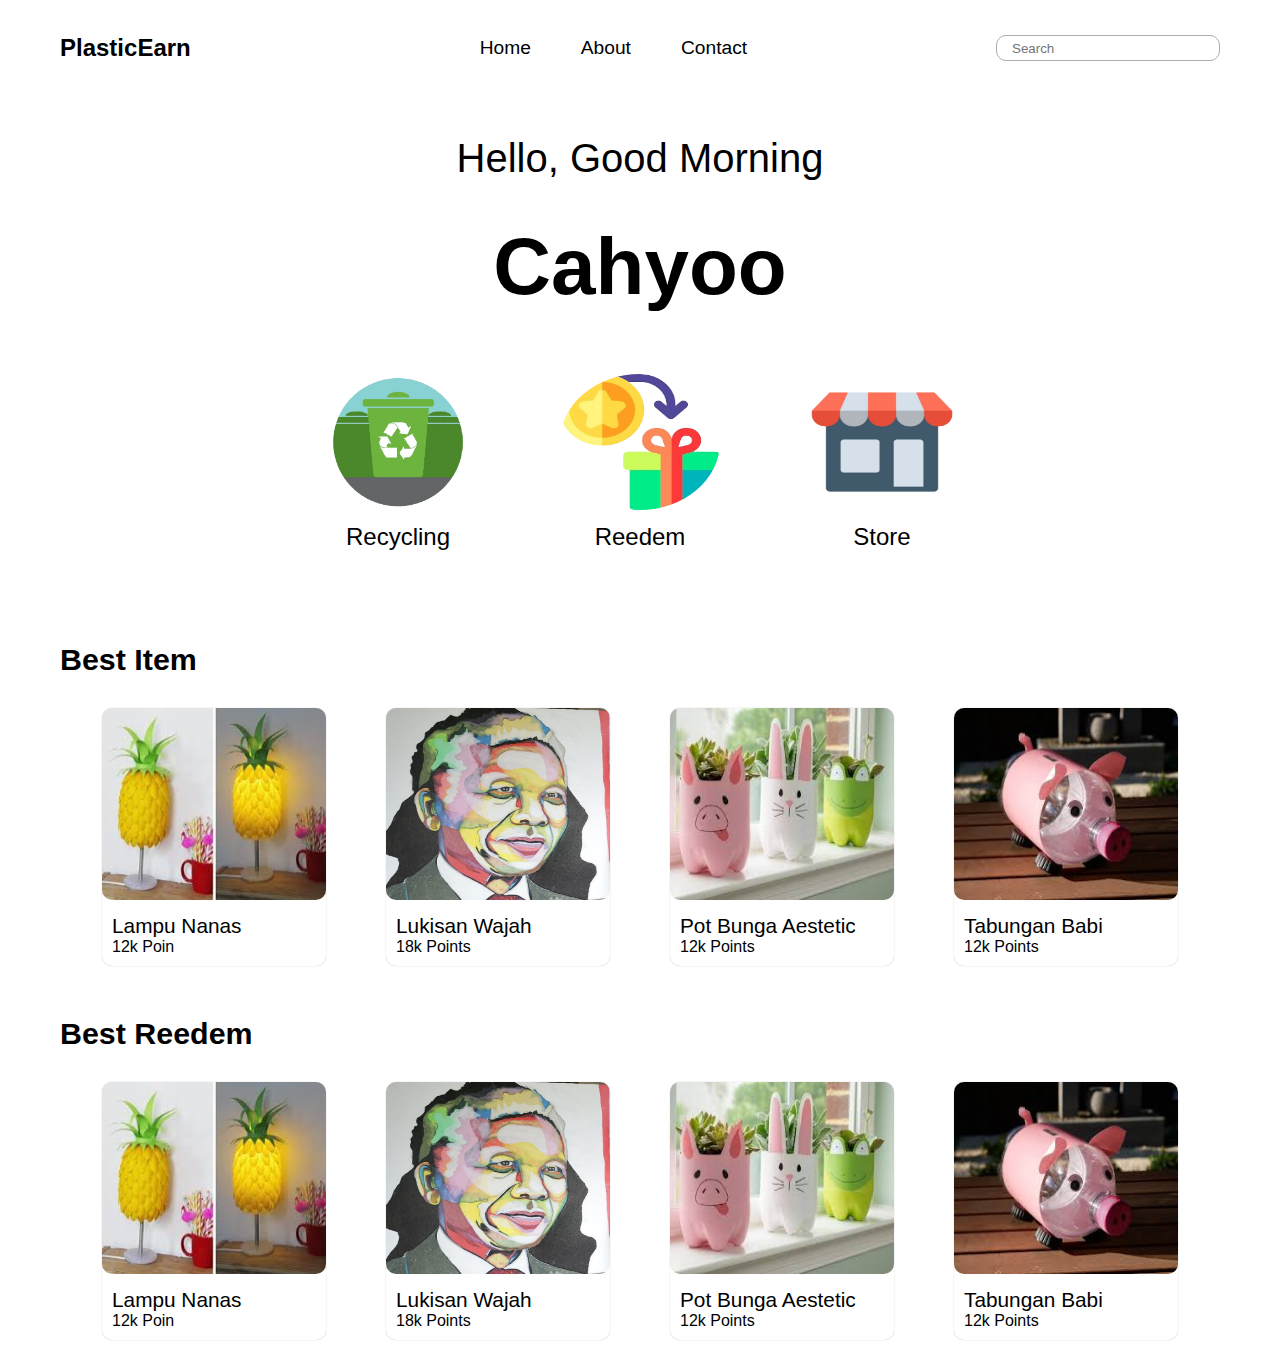
==== index.html @ ca69a129 "baru-2" ====
<!DOCTYPE html>
<html lang="en">
<head>
    <meta charset="UTF-8">
    <meta name="viewport" content="width=device-width, initial-scale=1.0">
    <title>Landing Page</title>
</head>
<body>
    <div class="home"></div>
</body>
<script>
    setTimeout(move(), 5000);

    function move() {
        window.location.href = "./src/index.html";
    }
</script>
</html>
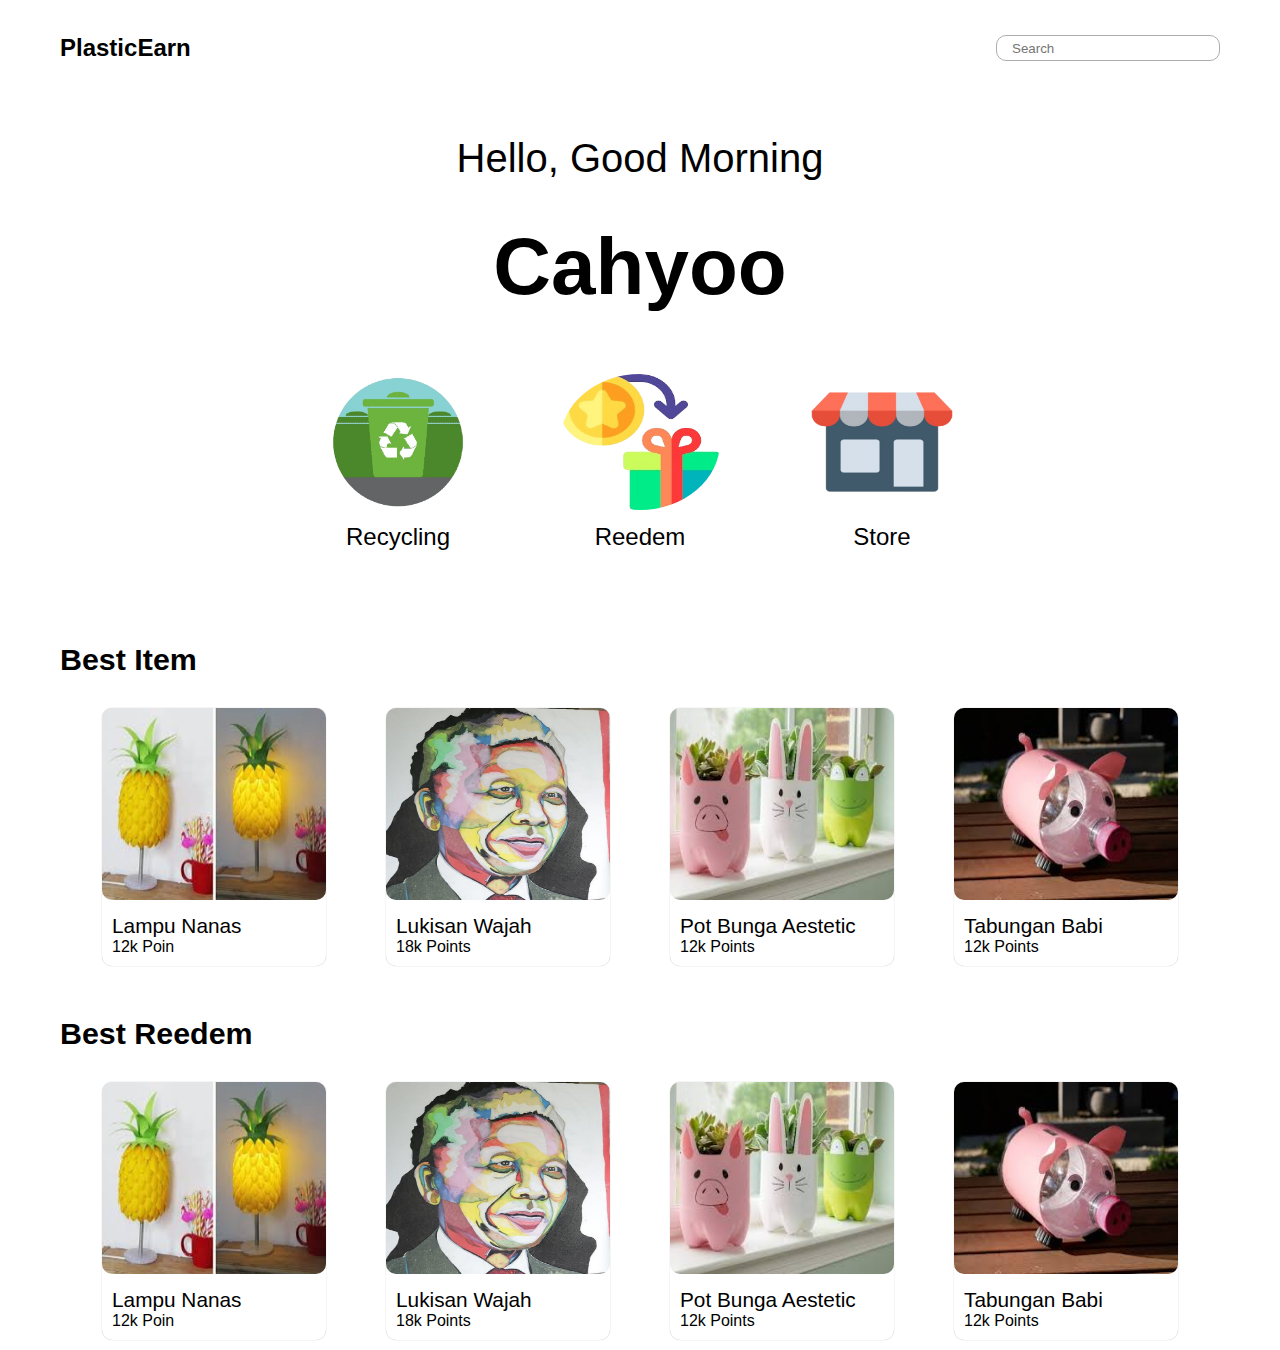
==== commit a3619959: "baru" ====
--- a/index.html
+++ b/index.html
@@ -1,18 +1,18 @@
-<!DOCTYPE html>
-<html lang="en">
-<head>
-    <meta charset="UTF-8">
-    <meta name="viewport" content="width=device-width, initial-scale=1.0">
-    <title>Landing Page</title>
-</head>
-<body>
-    <div class="home"></div>
-</body>
-<script>
-    setTimeout(move(), 5000);
-
-    function move() {
-        window.location.href = "./src/index.html";
-    }
-</script>
+<!DOCTYPE html>
+<html lang="en">
+<head>
+    <meta charset="UTF-8">
+    <meta name="viewport" content="width=device-width, initial-scale=1.0">
+    <title>Landing Page</title>
+</head>
+<body>
+    <div class="home"></div>
+</body>
+<script>
+    setTimeout(move(), 5000);
+
+    function move() {
+        window.location.href = "./src/index.html";
+    }
+</script>
 </html>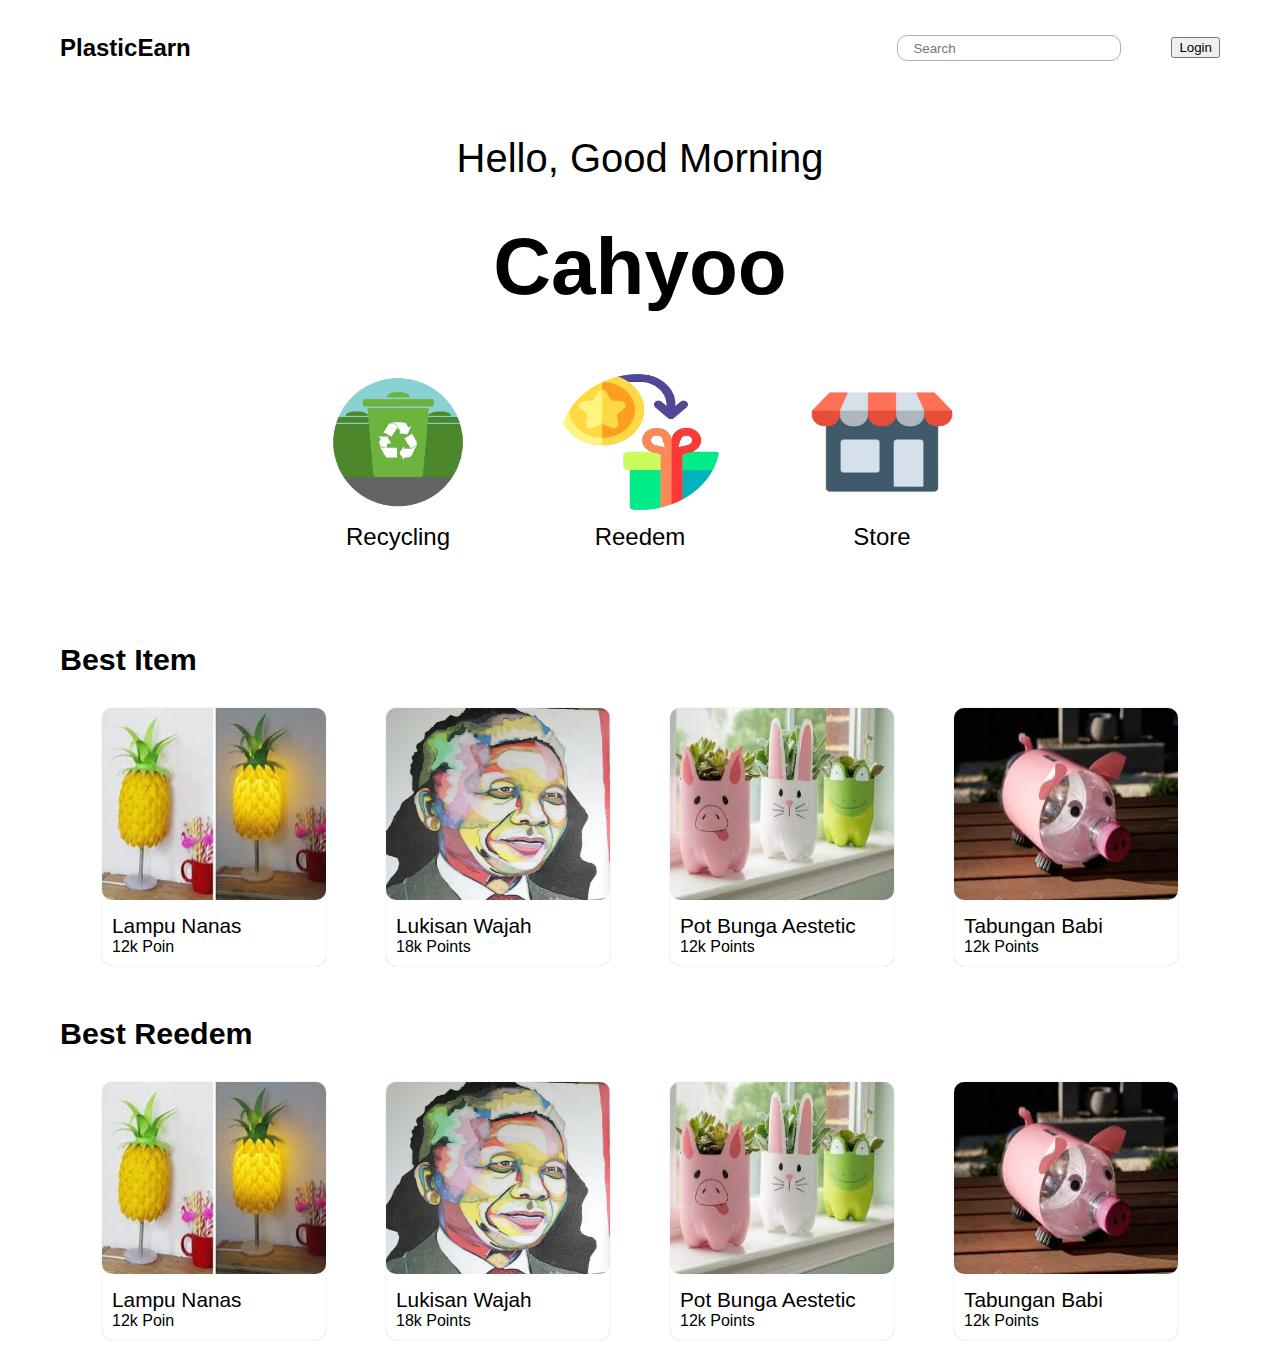
==== commit e96cbe5f: "terakhir-1" ====
--- a/index.html
+++ b/index.html
@@ -1,18 +1,18 @@
-<!DOCTYPE html>
-<html lang="en">
-<head>
-    <meta charset="UTF-8">
-    <meta name="viewport" content="width=device-width, initial-scale=1.0">
-    <title>Landing Page</title>
-</head>
-<body>
-    <div class="home"></div>
-</body>
-<script>
-    setTimeout(move(), 5000);
-
-    function move() {
-        window.location.href = "./src/index.html";
-    }
-</script>
+<!DOCTYPE html>
+<html lang="en">
+<head>
+    <meta charset="UTF-8">
+    <meta name="viewport" content="width=device-width, initial-scale=1.0">
+    <title>Landing Page</title>
+</head>
+<body>
+    <div class="home"></div>
+</body>
+<script>
+    setTimeout(move(), 5000);
+
+    function move() {
+        window.location.href = "./src/index.html";
+    }
+</script>
 </html>